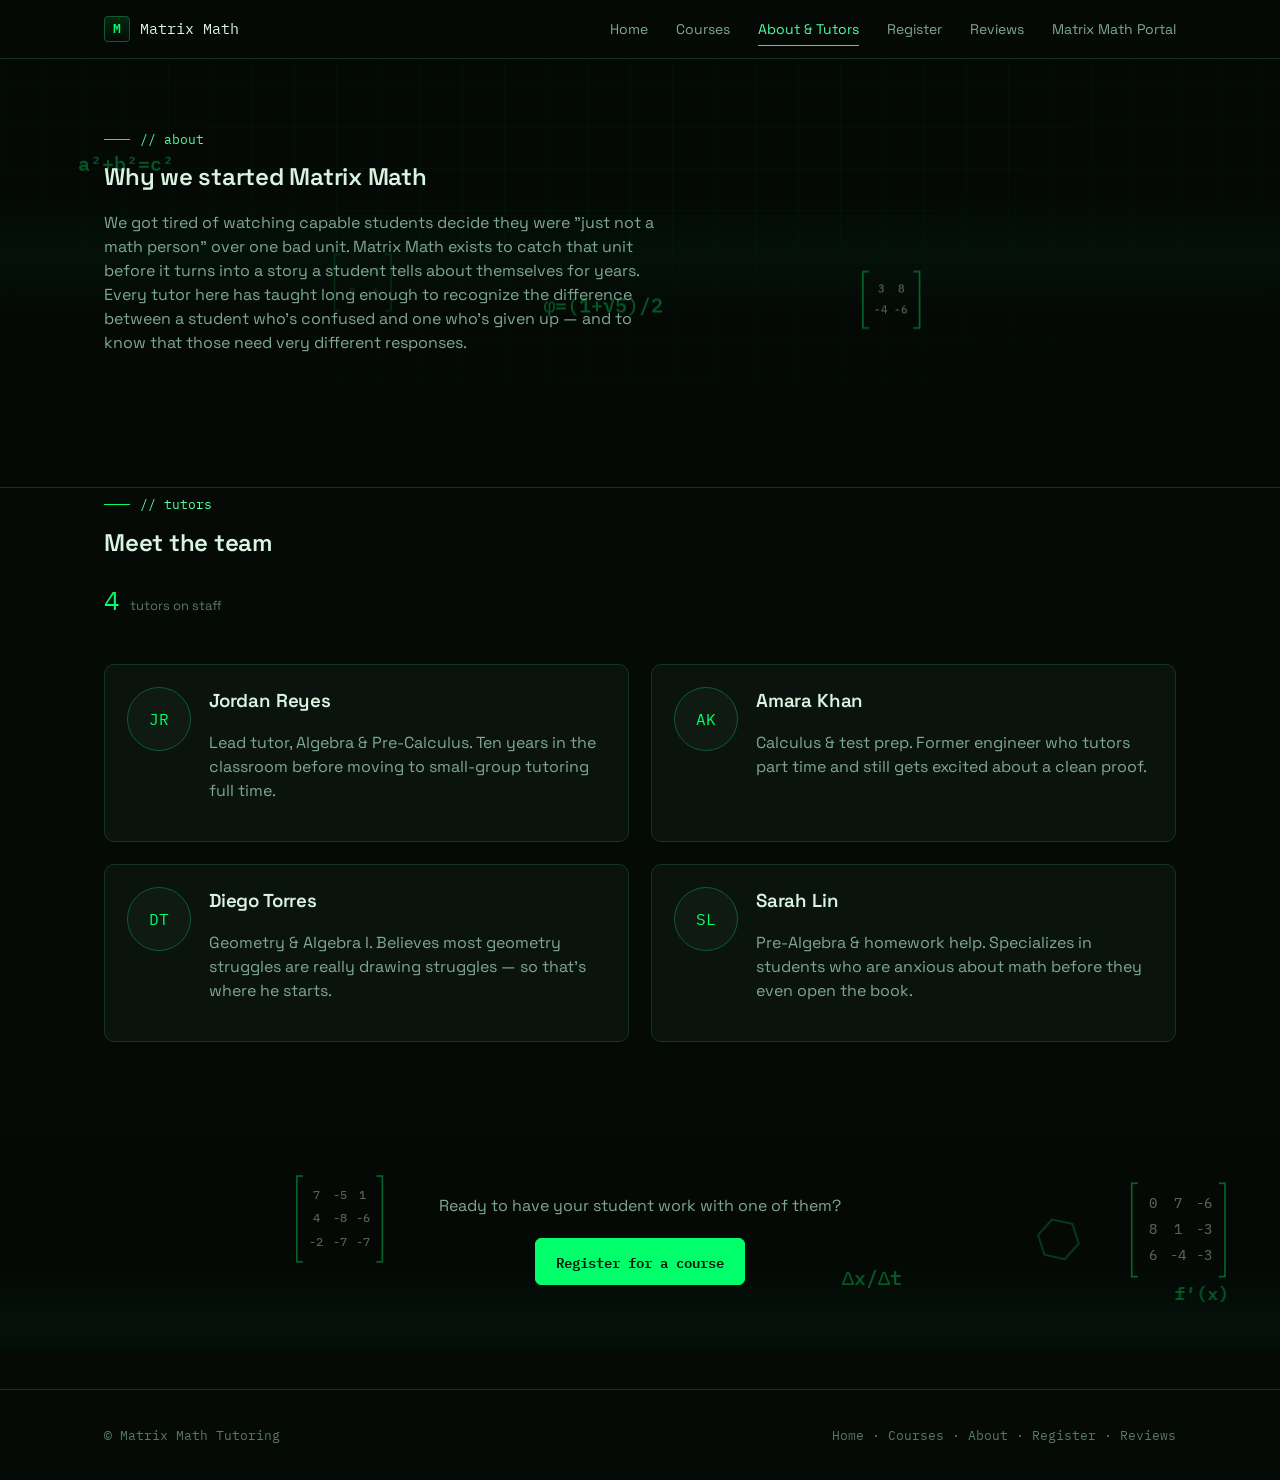
==== about.html @ e7068010 "Add files via upload" ====
<!DOCTYPE html>
<html lang="en">
<head>
<meta charset="UTF-8">
<meta name="viewport" content="width=device-width, initial-scale=1.0">
<title>Matrix Math — About &amp; Tutors</title>
<!-- Favicon: replace favicon.svg in the project folder with your own
     image (any browser-supported favicon format works — .svg, .png, .ico)
     and keep this filename, or update the href below to point at it. -->
<link rel="icon" href="favicon.svg">
<link rel="stylesheet" href="style.css">
</head>
<body>

<header class="site-header">
  <nav class="nav">
    <a href="index.html" class="brand">
      <span class="brand-mark">M</span>
      Matrix Math
    </a>
    <button class="nav-toggle" aria-label="Toggle menu">☰</button>
    <ul class="nav-links">
      <li><a href="index.html">Home</a></li>
      <li><a href="courses.html">Courses</a></li>
      <li><a href="about.html" aria-current="page">About &amp; Tutors</a></li>
      <li><a href="register.html">Register</a></li>
      <li><a href="reviews.html">Reviews</a></li>
      <!-- external link to the separate student/coach portal — swap the href if the URL changes -->
      <li><a href="https://secretninja123.github.io/matrixmathportal" target="_blank" rel="noopener">Matrix Math Portal</a></li>
    </ul>
  </nav>
</header>

<section class="section visual-section" style="padding-top:64px; border-bottom:1px solid var(--border);">
  <canvas class="ambient-rain" aria-hidden="true"></canvas>
  <div class="wrap">
    <div class="section-head reveal">
      <span class="eyebrow">// about</span>
      <h1>Why we started Matrix Math</h1>
      <p>We got tired of watching capable students decide they were "just not a math person" over one bad unit. Matrix Math exists to catch that unit before it turns into a story a student tells about themselves for years. Every tutor here has taught long enough to recognize the difference between a student who's confused and one who's given up — and to know that those need very different responses.</p>
    </div>
  </div>
</section>

<section class="section" style="padding-top:0;">
  <div class="wrap">
    <div class="section-head reveal">
      <span class="eyebrow">// tutors</span>
      <h2>Meet the team</h2>
      <div class="mini-stat">
        <span class="stat" data-target="4" data-decimals="0">0</span>
        <span class="stat-label">tutors on staff</span>
      </div>
    </div>

    <div class="grid grid-2 reveal-stagger">

      <div class="tutor-card">
        <div class="tutor-avatar">JR</div>
        <div>
          <h3>Jordan Reyes</h3>
          <p>Lead tutor, Algebra &amp; Pre-Calculus. Ten years in the classroom before moving to small-group tutoring full time.</p>
        </div>
      </div>

      <div class="tutor-card">
        <div class="tutor-avatar">AK</div>
        <div>
          <h3>Amara Khan</h3>
          <p>Calculus &amp; test prep. Former engineer who tutors part time and still gets excited about a clean proof.</p>
        </div>
      </div>

      <div class="tutor-card">
        <div class="tutor-avatar">DT</div>
        <div>
          <h3>Diego Torres</h3>
          <p>Geometry &amp; Algebra I. Believes most geometry struggles are really drawing struggles — so that's where he starts.</p>
        </div>
      </div>

      <div class="tutor-card">
        <div class="tutor-avatar">SL</div>
        <div>
          <h3>Sarah Lin</h3>
          <p>Pre-Algebra &amp; homework help. Specializes in students who are anxious about math before they even open the book.</p>
        </div>
      </div>

    </div>
  </div>
</section>

<section class="section visual-section" style="padding:64px 0;">
  <canvas class="ambient-rain" aria-hidden="true"></canvas>
  <div class="wrap reveal" style="text-align:center;">
    <p style="margin:0 auto 20px; max-width:44ch;">Ready to have your student work with one of them?</p>
    <a href="register.html" class="btn btn-primary">Register for a course</a>
  </div>
</section>

<footer class="site-footer">
  <div class="wrap footer-inner">
    <span>© Matrix Math Tutoring</span>
    <span>Home · Courses · About · Register · Reviews</span>
  </div>
</footer>

<script src="script.js"></script>
</body>
</html>
---- style.css ----
/* =========================================================
   Matrix Math — shared styles
   Color scheme inspired by secretninja123.github.io/matrixmathportal
   ========================================================= */

@import url('https://fonts.googleapis.com/css2?family=Space+Grotesk:wght@400;500;600;700&family=IBM+Plex+Mono:wght@400;500;600&display=swap');

:root{
  /* --- color tokens --- */
  --bg:        #060a07;
  --bg-panel:  #0a130d;
  --bg-raised: #0e1a12;
  --green:     #00ff6a;
  --green-2:   #4dffa0;
  --green-dim: #0f5c33;
  --border:    #143621;
  --text:      #d9f5e2;
  --text-dim:  #7fa892;
  --text-mute: #587964;
  --danger:    #ff5d5d;

  /* --- type --- */
  --font-display: 'Space Grotesk', system-ui, sans-serif;
  --font-mono: 'IBM Plex Mono', 'SFMono-Regular', Consolas, monospace;

  --maxw: 1120px;
}

*{ box-sizing: border-box; }
html{ scroll-behavior: smooth; }

@media (prefers-reduced-motion: reduce){
  html{ scroll-behavior: auto; }
  *{ animation-duration: 0.01ms !important; animation-iteration-count: 1 !important; transition-duration: 0.01ms !important; }
}

body{
  margin: 0;
  background: var(--bg);
  color: var(--text);
  font-family: var(--font-display);
  line-height: 1.5;
  -webkit-font-smoothing: antialiased;
}

img{ max-width: 100%; display: block; }

a{ color: inherit; text-decoration: none; }

h1,h2,h3,h4{
  font-family: var(--font-display);
  font-weight: 600;
  margin: 0 0 0.5em;
  letter-spacing: -0.01em;
}

p{ color: var(--text-dim); max-width: 62ch; }

.wrap{
  max-width: var(--maxw);
  margin: 0 auto;
  padding: 0 24px;
}

/* subtle scanline / grid texture on every page */
body::before{
  content: "";
  position: fixed;
  inset: 0;
  pointer-events: none;
  z-index: 0;
  background-image:
    linear-gradient(rgba(0,255,106,0.035) 1px, transparent 1px),
    linear-gradient(90deg, rgba(0,255,106,0.035) 1px, transparent 1px);
  background-size: 42px 42px;
  mask-image: radial-gradient(ellipse 80% 60% at 50% 0%, #000 40%, transparent 90%);
}

/* =========================================================
   Nav
   ========================================================= */
.site-header{
  position: sticky;
  top: 0;
  z-index: 50;
  background: rgba(6,10,7,0.85);
  backdrop-filter: blur(10px);
  border-bottom: 1px solid var(--border);
}

.nav{
  display: flex;
  align-items: center;
  justify-content: space-between;
  padding: 16px 24px;
  max-width: var(--maxw);
  margin: 0 auto;
}

.brand{
  display: flex;
  align-items: center;
  gap: 10px;
  font-family: var(--font-mono);
  font-size: 15px;
  color: var(--text);
}

.brand-mark{
  width: 26px;
  height: 26px;
  border: 1px solid var(--green-dim);
  border-radius: 4px;
  display: grid;
  place-items: center;
  color: var(--green);
  font-size: 13px;
  font-weight: 600;
  background: linear-gradient(180deg, rgba(0,255,106,0.12), transparent);
}

.nav-links{
  display: flex;
  gap: 28px;
  list-style: none;
  margin: 0;
  padding: 0;
  font-size: 14px;
}

.nav-links a{
  color: var(--text-dim);
  transition: color 0.2s ease;
  position: relative;
  padding: 4px 0;
}
.nav-links a[aria-current="page"]{ color: var(--green-2); }
.nav-links a[aria-current="page"]::after{
  content: "";
  position: absolute;
  left: 0; right: 0; bottom: -4px;
  height: 1px;
  background: var(--green);
}

.nav-toggle{
  display: none;
  align-items: center;
  justify-content: center;
  background: none;
  border: 1px solid var(--border);
  border-radius: 6px;
  color: var(--text);
  width: 44px;
  height: 44px;
  font-size: 18px;
  cursor: pointer;
}

@media (max-width: 760px){
  .nav-toggle{ display: flex; }
  .nav-links{
    position: absolute;
    top: 64px; left: 0; right: 0;
    background: var(--bg-panel);
    border-bottom: 1px solid var(--border);
    flex-direction: column;
    gap: 0;
    padding: 8px 24px 18px;
    display: none;
  }
  .nav-links.open{ display: flex; }
  .nav-links a{ padding: 14px 0; border-bottom: 1px solid var(--border); display: block; }
}

/* =========================================================
   Buttons
   ========================================================= */
.btn{
  display: inline-flex;
  align-items: center;
  gap: 8px;
  font-family: var(--font-mono);
  font-size: 14px;
  padding: 12px 20px;
  border-radius: 6px;
  border: 1px solid var(--green-dim);
  cursor: pointer;
  transition: transform 0.15s ease, border-color 0.15s ease, background 0.15s ease, box-shadow 0.2s ease;
}
.btn:active{ transform: translateY(0) scale(0.97); }
.btn .arrow{ display: inline-block; transition: transform 0.2s ease; }

.btn-primary{
  background: var(--green);
  color: #04150a;
  border-color: var(--green);
  font-weight: 600;
}

.btn-ghost{
  background: transparent;
  color: var(--text);
}

/* =========================================================
   Hero (home page)
   ========================================================= */
.hero{
  position: relative;
  overflow: hidden;
  border-bottom: 1px solid var(--border);
}

#math-rain{
  position: absolute;
  inset: 0;
  width: 100%;
  height: 100%;
  opacity: 0.55;
}

/* smaller math-scene canvases scattered in section backgrounds
   around the rest of the site — same animation, lighter touch */
.visual-section{
  position: relative;
  overflow: hidden;
}
.ambient-rain{
  position: absolute;
  inset: 0;
  width: 100%;
  height: 100%;
  opacity: 0.4;
  pointer-events: none;
}
.visual-section > .wrap{
  position: relative;
  z-index: 2;
}

.hero-inner{
  position: relative;
  z-index: 2;
  max-width: var(--maxw);
  margin: 0 auto;
  padding: 120px 24px 100px;
}

.eyebrow{
  font-family: var(--font-mono);
  color: var(--green-2);
  font-size: 13px;
  margin-bottom: 18px;
  display: inline-flex;
  align-items: center;
  gap: 10px;
}

/* short underline that draws in next to the eyebrow text on scroll */
.eyebrow::before{
  content: "";
  display: inline-block;
  width: 0;
  height: 1px;
  background: var(--green);
  transition: width 0.6s cubic-bezier(0.16,0.84,0.44,1);
}
.eyebrow.eyebrow-in::before{ width: 26px; }

.hero h1{
  font-size: clamp(38px, 6vw, 68px);
  max-width: 14ch;
  color: var(--text);
}

.hero h1 .accent{ color: var(--green); }

.hero p{
  font-size: 17px;
  margin-top: 18px;
  max-width: 48ch;
}

.hero-actions{
  display: flex;
  gap: 14px;
  margin-top: 34px;
  flex-wrap: wrap;
}

/* one orchestrated entrance for the hero content on page load */
.hero-inner > *{
  opacity: 0;
  animation: heroRise 0.8s cubic-bezier(0.16,0.84,0.44,1) forwards;
}
.hero-inner > *:nth-child(1){ animation-delay: 0.05s; }
.hero-inner > *:nth-child(2){ animation-delay: 0.16s; }
.hero-inner > *:nth-child(3){ animation-delay: 0.30s; }
.hero-inner > *:nth-child(4){ animation-delay: 0.44s; }

@keyframes heroRise{
  from{ opacity: 0; transform: translateY(22px); }
  to{ opacity: 1; transform: translateY(0); }
}

/* thin bar across the top of the viewport tracking scroll position */
.scroll-progress{
  position: fixed;
  top: 0; left: 0; right: 0;
  height: 3px;
  background: var(--green);
  transform: scaleX(0);
  transform-origin: left;
  z-index: 100;
  box-shadow: 0 0 8px rgba(0,255,106,0.55);
}

/* =========================================================
   Scroll reveal
   ========================================================= */
.reveal{
  opacity: 0;
  transform: translateY(24px);
  transition: opacity 0.7s ease, transform 0.7s ease;
}
.reveal.is-visible{
  opacity: 1;
  transform: translateY(0);
}
.reveal-stagger > *{
  opacity: 0;
  transform: translateY(18px);
  transition: opacity 0.6s ease, transform 0.6s ease;
}
.reveal-stagger.is-visible > *{
  opacity: 1;
  transform: translateY(0);
}
.reveal-stagger.is-visible > *:nth-child(1){ transition-delay: 0.02s; }
.reveal-stagger.is-visible > *:nth-child(2){ transition-delay: 0.10s; }
.reveal-stagger.is-visible > *:nth-child(3){ transition-delay: 0.18s; }
.reveal-stagger.is-visible > *:nth-child(4){ transition-delay: 0.26s; }

/* =========================================================
   Sections / cards
   ========================================================= */
section{ position: relative; z-index: 1; }

.section{ padding: 88px 0; }
.section-head{ max-width: 56ch; margin-bottom: 44px; }
.section-head .eyebrow{ margin-bottom: 10px; }

.grid{
  display: grid;
  gap: 22px;
}
.grid-3{ grid-template-columns: repeat(3, 1fr); }
.grid-2{ grid-template-columns: repeat(2, 1fr); }
@media (max-width: 860px){
  .grid-3, .grid-2{ grid-template-columns: 1fr; }
}

.card{
  background: var(--bg-panel);
  border: 1px solid var(--border);
  border-radius: 10px;
  padding: 26px;
  transition: border-color 0.2s ease, transform 0.25s ease, box-shadow 0.25s ease;
}

.card .tag{
  font-family: var(--font-mono);
  font-size: 12px;
  color: var(--green-2);
  display: inline-flex;
  align-items: center;
  gap: 8px;
  margin-bottom: 12px;
}
.card .tag::before{
  content: "";
  display: inline-block;
  width: 0;
  height: 1px;
  background: var(--green-2);
  transition: width 0.5s ease;
}
.reveal-stagger.is-visible .tag::before{ width: 14px; }

.stat{
  font-family: var(--font-mono);
  font-size: 34px;
  color: var(--green);
}
.stat-label{ color: var(--text-mute); font-size: 13px; margin-top: 6px; }

/* smaller inline count-up used next to a heading on non-Home pages */
.mini-stat{
  display: flex;
  align-items: baseline;
  gap: 10px;
  margin-top: 20px;
}
.mini-stat .stat{ font-size: 26px; }
.mini-stat .stat-label{ margin-top: 0; }

/* =========================================================
   Forms (registration)
   ========================================================= */
.form-card{
  background: var(--bg-panel);
  border: 1px solid var(--border);
  border-radius: 12px;
  padding: 36px;
  max-width: 620px;
}

.field{ margin-bottom: 20px; }
.field label{
  display: block;
  font-family: var(--font-mono);
  font-size: 13px;
  color: var(--text-dim);
  margin-bottom: 8px;
}
.field input, .field select, .field textarea{
  width: 100%;
  background: var(--bg-raised);
  border: 1px solid var(--border);
  border-radius: 6px;
  padding: 12px 14px;
  color: var(--text);
  font-family: var(--font-display);
  font-size: 15px;
}
.field input:focus, .field select:focus, .field textarea:focus{
  outline: none;
  border-color: var(--green);
}
.field-row{ display: grid; grid-template-columns: 1fr 1fr; gap: 16px; }
@media (max-width: 560px){ .field-row{ grid-template-columns: 1fr; } }

.form-status{
  font-family: var(--font-mono);
  font-size: 13.5px;
  margin-top: 16px;
  min-height: 18px;
}
.form-status.ok{ color: var(--green-2); }
.form-status.err{ color: var(--danger); }

/* =========================================================
   Table / tutor / review layouts
   ========================================================= */
.tutor-card{
  display: flex;
  gap: 18px;
  background: var(--bg-panel);
  border: 1px solid var(--border);
  border-radius: 10px;
  padding: 22px;
  transition: border-color 0.2s ease, transform 0.2s ease;
}
.tutor-avatar{
  width: 64px;
  height: 64px;
  border-radius: 50%;
  background: var(--bg-raised);
  border: 1px solid var(--green-dim);
  display: grid;
  place-items: center;
  font-family: var(--font-mono);
  color: var(--green);
  flex-shrink: 0;
  transition: transform 0.25s ease, box-shadow 0.25s ease;
}

.link-card{
  display: flex;
  align-items: center;
  justify-content: space-between;
  gap: 20px;
  background: var(--bg-panel);
  border: 1px solid var(--border);
  border-radius: 12px;
  padding: 30px;
  flex-wrap: wrap;
  transition: border-color 0.2s ease;
}

/* =========================================================
   Footer
   ========================================================= */
.site-footer{
  border-top: 1px solid var(--border);
  padding: 36px 0;
  margin-top: 40px;
}
.footer-inner{
  display: flex;
  justify-content: space-between;
  flex-wrap: wrap;
  gap: 12px;
  font-family: var(--font-mono);
  font-size: 12.5px;
  color: var(--text-mute);
}

/* =========================================================
   Hover effects — only for devices that actually have a mouse.
   Keeping these behind (hover: hover) stops touch devices from
   getting stuck showing a "hovered" card/button after a tap.
   ========================================================= */
@media (hover: hover) and (pointer: fine){
  .nav-links a:hover{ color: var(--green-2); }
  .btn:hover .arrow{ transform: translateX(4px); }
  .btn-primary:hover{ transform: translateY(-1px); background: var(--green-2); box-shadow: 0 8px 24px -8px rgba(0,255,106,0.5); }
  .btn-ghost:hover{ border-color: var(--green); color: var(--green-2); }
  .card:hover{
    border-color: var(--green-dim);
    transform: translateY(-4px);
    box-shadow: 0 16px 32px -16px rgba(0,255,106,0.28);
  }
  .tutor-card:hover{ border-color: var(--green-dim); transform: translateY(-3px); }
  .tutor-card:hover .tutor-avatar{
    transform: scale(1.08);
    box-shadow: 0 0 0 5px rgba(0,255,106,0.08);
  }
  .link-card:hover{ border-color: var(--green-dim); }
}

/* =========================================================
   Responsive tuning
   Layout already flexes via the grid/flex rules above (nav
   collapses under 760px, card grids collapse under 860px,
   form rows collapse under 560px). This trims spacing and
   sizing further for small screens, and gives larger screens
   a bit more breathing room.
   ========================================================= */
@media (max-width: 600px){
  .hero-inner{ padding: 88px 20px 64px; }
  .section{ padding: 60px 0; }
  .card{ padding: 22px; }
  .form-card{ padding: 24px; }
  .tutor-card{ flex-direction: column; text-align: center; align-items: center; }
  .link-card{ flex-direction: column; align-items: stretch; text-align: center; }
  .link-card .btn{ justify-content: center; }
  .footer-inner{ flex-direction: column; text-align: center; }
}

@media (min-width: 1400px){
  :root{ --maxw: 1240px; }
}

/* comfortable tap feedback on touch devices, no lingering highlight box */
a, button{ -webkit-tap-highlight-color: transparent; }
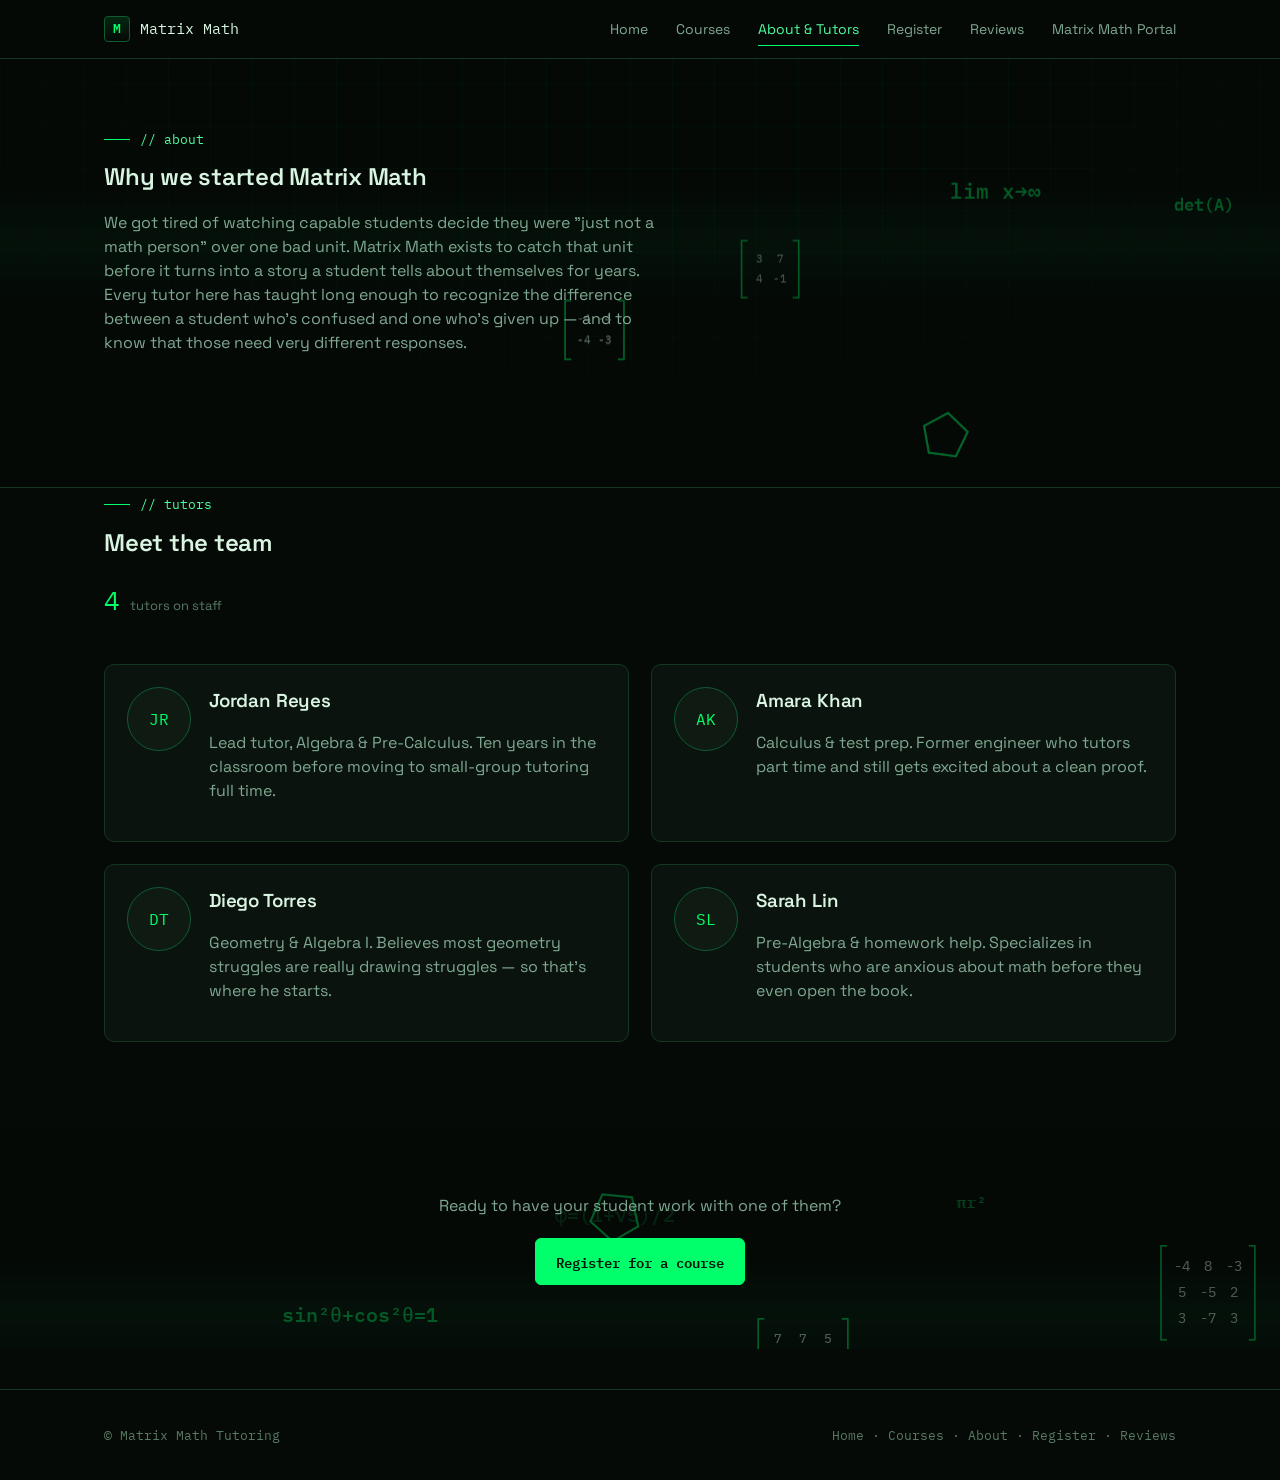
==== commit f2203856: "Update Matrix Math Portal link in about.html" ====
--- a/about.html
+++ b/about.html
@@ -26,7 +26,7 @@
       <li><a href="register.html">Register</a></li>
       <li><a href="reviews.html">Reviews</a></li>
       <!-- external link to the separate student/coach portal — swap the href if the URL changes -->
-      <li><a href="https://secretninja123.github.io/matrixmathportal" target="_blank" rel="noopener">Matrix Math Portal</a></li>
+      <li><a href="https://matrixmathclub.github.io/matrixmathportal" target="_blank" rel="noopener">Matrix Math Portal</a></li>
     </ul>
   </nav>
 </header>
